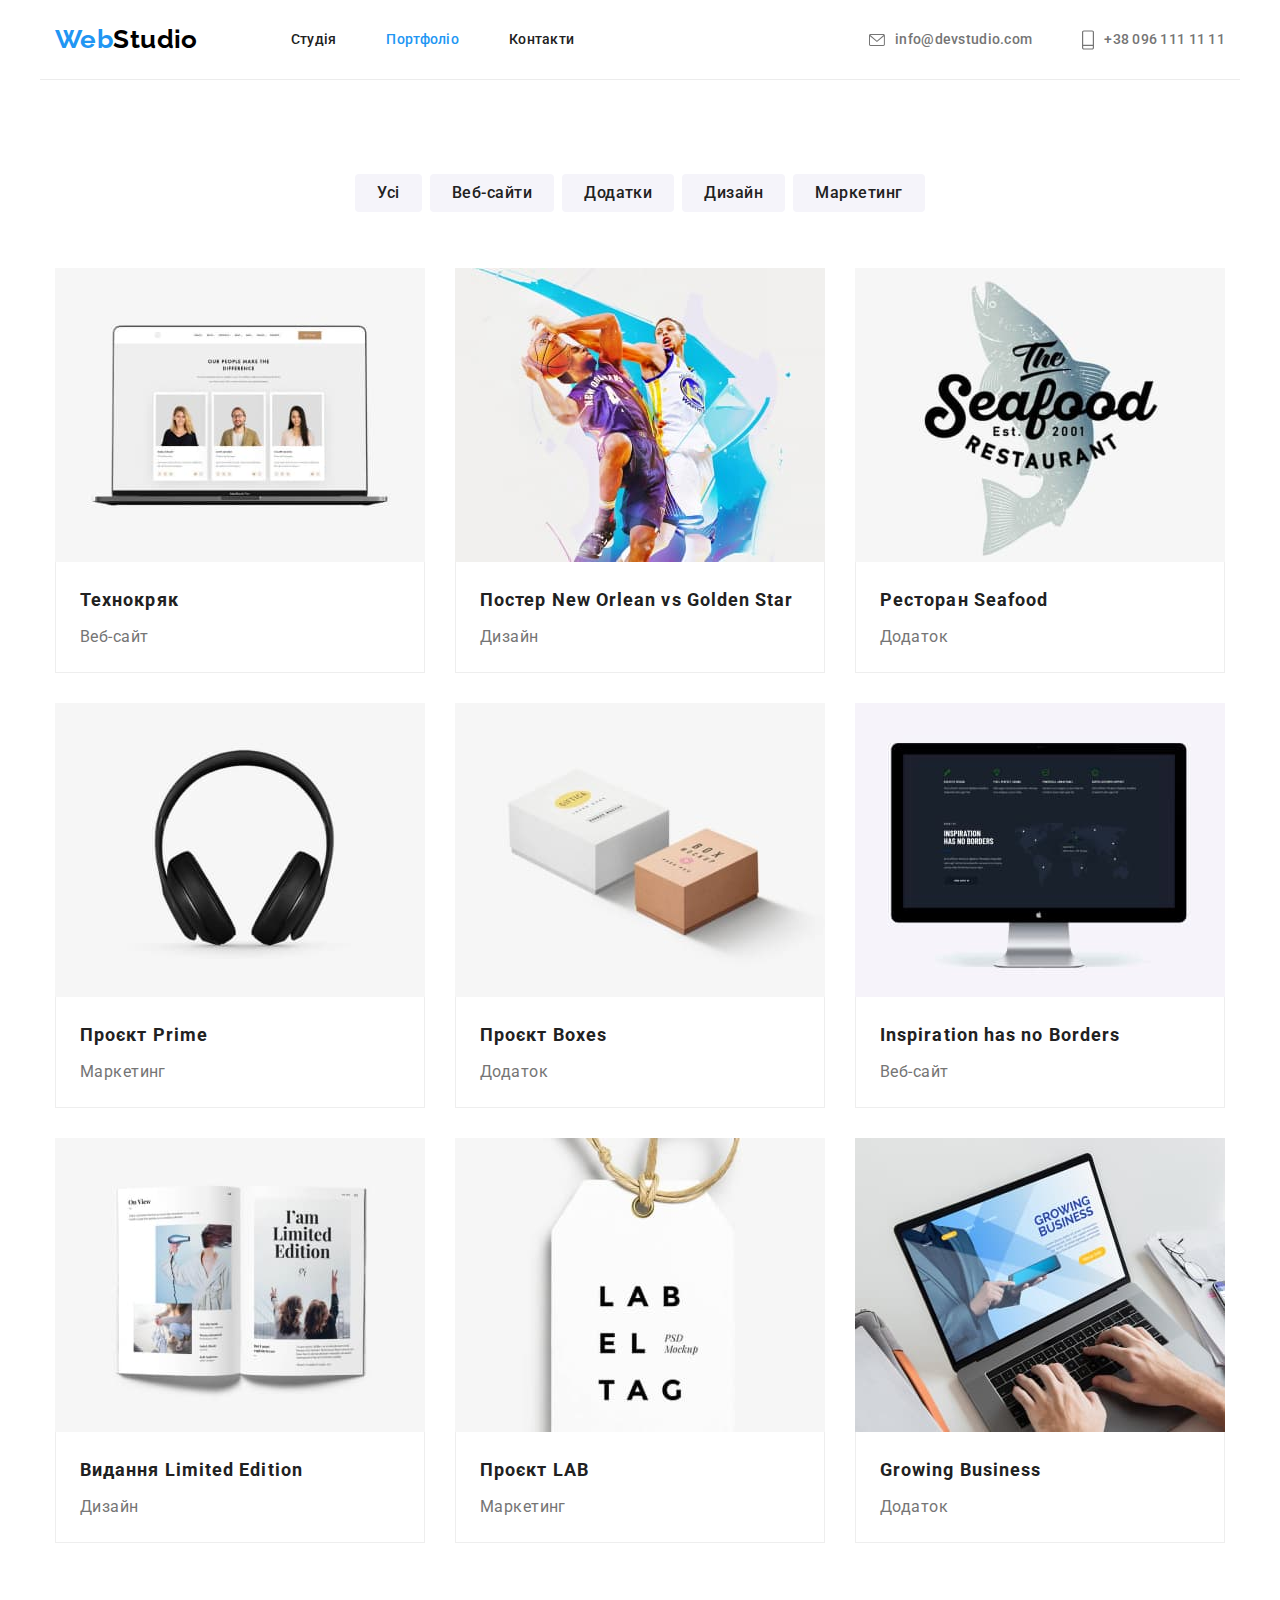
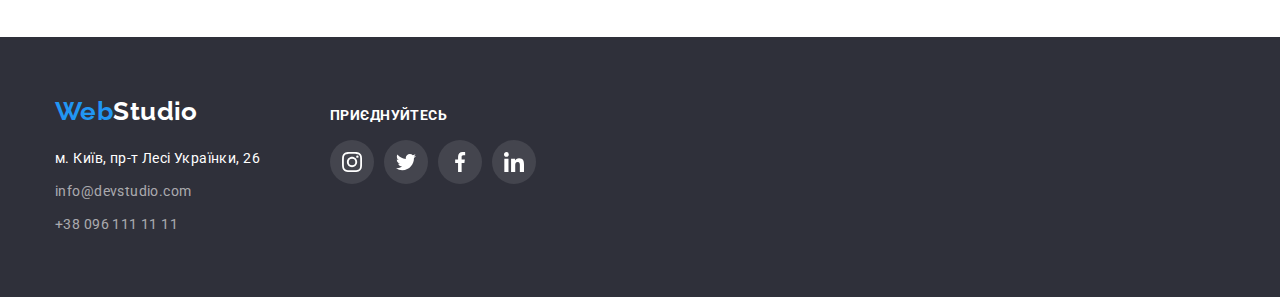
==== portfolio.html @ d2498774 "hw4" ====
<!DOCTYPE html>
<html lang="uk">
<head>
    <meta charset="UTF-8">
    <meta http-equiv="X-UA-Compatible" content="IE=edge">
    <meta name="viewport" content="width=device-width, initial-scale=1.0">
    <title>Portfolio</title>
    <link rel="preconnect" href="https://fonts.googleapis.com">
    <link rel="preconnect" href="https://fonts.gstatic.com" crossorigin>
    <link href="https://fonts.googleapis.com/css2?family=Raleway:wght@700&family=Roboto:wght@400;500;700;900&display=swap" rel="stylesheet">
    <link rel="stylesheet" href="https://cdn.jsdelivr.net/npm/modern-normalize@1.1.0/modern-normalize.min.css">
    <link rel="stylesheet" href="./css/styles.css">
</head>
<body>
    <header class="page-header">
        <div class="container page-header-container">
            <a class="logo link" href="./index.html">Web<span class="accent">Studio</span></a>
            <nav class="menu">
                <ul class="list menu-container">
                    <li class="menu-list"><a class="menu-link link" href="./index.html">Студія</a></li>
                    <li class="menu-list"><a class="menu-link link current" href="./portfolio.html">Портфоліо</a></li>          
                    <li class="menu-list"><a class="menu-link link" href="">Контакти</a></li>
                </ul>
            </nav>
            <ul class="list contact link-container">
                <li class="header-contact-list"><a class="link header-contact" href="mailto:info@devstudio.com">
                    <svg class="header-svg" aria-label="конверт" width="16" hight="12">
                        <use href="./images/symbol-defs.svg#icon-envelope" ></use>
                    </svg>
                    info@devstudio.com</a>
                </li>
                <li class="header-contact-list"><a class="link header-contact" href="tel:+380961111111">
                    <svg class="header-svg" aria-label="телефон" width="12" hight="16">
                        <use href="./images/symbol-defs.svg#icon-Vector" ></use>
                    </svg>
                    +38 096 111 11 11</a>
                </li>
            </ul>
        </div>
    
    </header>
    <main>
        <section class="section-project section">
            <div class="container">
                <h1 class="visually-hidden">Наші проєкти</h1>
                <ul class="list project-container">
                    <li>
                        <button class="change-btn" type="button">Усі</button>
                    </li>
                    <li>
                        <button class="change-btn" type="button">Веб-сайти</button>
                    </li>
                    <li>
                        <button class="change-btn" type="button">Додатки</button>
                    </li>
                    <li>
                        <button class="change-btn" type="button">Дизайн</button>
                    </li>
                    <li>
                        <button class="change-btn" type="button">Маркетинг</button>  
                    </li>
                </ul>

                <ul class="list project-container-work">
                    <li class="card-work">
                        <a class="link card-work-link" href="" target="_blank"> 
                            <img src="./images/imgp1.jpg" alt="Веб-сайт" width="370" height="294">
                            <div class="link-border">
                                <h2 class="name-project">Технокряк</h2>
                                <p class="description-subtittle">Веб-сайт</p>
                            </div>
                        </a>
                    </li>
                    <li class="card-work">
                        <a class="link card-work-link" href="" target="_blank"> 
                            <img src="./images/imgp2.jpg" alt="Дизайн" width="370" height="294" >
                            <div class="link-border">
                                <h2 class="name-project">Постер New Orlean vs Golden Star</h2>
                                <p class="description-subtittle">Дизайн</p>
                            </div>
                        </a>
                    </li>
                    <li class="card-work">  
                        <a class="link card-work-link" href="" target="_blank"> 
                            <img src="./images/imgp3.jpg" alt="Додаток" width="370" height="294" >
                            <div class="link-border">
                                <h2 class="name-project">Ресторан Seafood</h2>
                                <p class="description-subtittle">Додаток</p>
                            </div>
                        </a>
                    </li>
                    <li class="card-work">
                        <a class="link card-work-link" href="" target="_blank"> 
                            <img src="./images/imgp4.jpg" alt="Маркетинг" width="370" height="294">
                            <div class="link-border">
                                <h2 class="name-project">Проєкт Prime</h2>
                                <p class="description-subtittle">Маркетинг</p>
                            </div>
                        </a>
                    </li>
                    <li class="card-work">
                        <a class="link card-work-link" href="" target="_blank"> 
                            <img src="./images/imgp5.jpg" alt="Додаток" width="370" height="294">
                            <div class="link-border">
                                <h2 class="name-project">Проєкт Boxes</h2>
                                <p class="description-subtittle">Додаток</p>
                            </div>
                        </a>
                    </li>
                    <li class="card-work"> 
                        <a class="link card-work-link" href="" target="_blank"> 
                            <img src="./images/imgp6.jpg" alt="Веб-сайт" width="370" height="294">
                            <div class="link-border">
                                <h2 class="name-project">Inspiration has no Borders</h2>
                                <p class="description-subtittle">Веб-сайт</p>
                            </div>
                        </a>
                    </li>
                    <li class="card-work">
                        <a class="link card-work-link" href="" target="_blank"> 
                            <img src="./images/imgp7.jpg" alt="Дизайн" width="370" height="294">
                            <div class="link-border">
                                <h2 class="name-project">Видання Limited Edition</h2>
                                <p class="description-subtittle">Дизайн</p>
                            </div>
                        </a> 
                    </li>
                    <li class="card-work">
                        <a class="link card-work-link" href="" target="_blank"> 
                            <img src="./images/imgp8.jpg" alt="Маркетинг" width="370" height="294">
                            <div class="link-border">
                                <h2 class="name-project">Проєкт LAB</h2>
                                <p class="description-subtittle">Маркетинг</p>
                            </div>
                        </a>
                    </li>
                    <li class="card-work">
                        <a class="link card-work-link" href="" target="_blank"> 
                            <img src="./images/imgp9.jpg" alt="Додаток" width="370" height="294">
                            <div class="link-border">
                                <h2 class="name-project">Growing Business</h2>
                                <p class="description-subtittle">Додаток</p>
                            </div>
                        </a>
                    </li>
                </ul>
            </div>
        </section>
    </main>
    <footer class="footer">
        <div class="container container-footer">
            <div>
                <a class="logo-footer link" href="./index.html">Web<span class="accent-footer">Studio</span></a> 
                <address>
                    <ul class="list footer-info">
                        <li class="footer-list">
                            <a class="link footer-contact adress" href="https://goo.gl/maps/4YE3UZRUdWoqffig9" target="_blank" rel="noopener noreferrer nofollow">м. Київ, пр-т Лесі Українки, 26</a> 
                        </li>
                        <li class="footer-list">
                            <a class="link footer-contact" href="mailto:info@devstudio.com">info@devstudio.com</a>
                        </li>
                        <li class="footer-list">
                            <a class="link footer-contact" href="tel:+380961111111">+38 096 111 11 11</a>
                        </li>
            
                    </ul>    
                </address>
            </div>
            <div>
                <h2 class="name-tittle-footer">ПРИЄДНУЙТЕСЬ</h2>
                <ul class="social-list-footer">
                    <li class="social-list-item-footer list">
                        <a href="" class="social-list-link-footer">
                            <svg aria-label="iконка інстаграм" class="social-list-icon-footer" width="20" height="20">
                                <use href="./images/symbol-defs.svg#icon-instagram"></use>
                            </svg>
                        </a>
                    </li>
                    <li class="social-list-item-footer list">
                        <a href="" class="social-list-link-footer">
                            <svg aria-label="iконка твіттер" class="social-list-icon-footer" width="20" height="20">
                                <use href="./images/symbol-defs.svg#icon-twitter"></use>
                            </svg>
                        </a>
                    </li>
                    <li class="social-list-item-footer list">
                        <a href="" class="social-list-link-footer">
                            <svg aria-label="iконка фейсбук" class="social-list-icon-footer" width="20" height="20">
                                <use href="./images/symbol-defs.svg#icon-facebook"></use>
                            </svg>
                        </a>
                    </li>
                    <li class="social-list-item-footer list">
                        <a href="" class="social-list-link-footer">
                            <svg aria-label="iконка лінкедін" class="social-list-icon-footer" width="20" height="20">
                                <use href="./images/symbol-defs.svg#icon-linkedin"></use>
                            </svg>
                        </a>
                    </li>
                </ul>
            </div>

        </div>


    </footer>


    
</body>
</html>
---- css/styles.css ----
:root {
    --primery-text-color: #212121;
    --secondery-text-color: #757575;
    --accent-color: #2196F3;
    --background-footer-color: #2F303A;
    --background-team-color: #F5F4FA;
    --main-letter-color: #FFFFFF;
    --logo-color: #000000;
    --letter-color: rgba(255, 255, 255, 0.6);
    --background-btn-color: #188CE8;
    --primary-font: 'Roboto', sans-serif;
    --secondary-font:'Raleway', sans-serif;
    --icon-color: #AFB1B8;
}
/* Общие настройки */
body {
    color: var(--primery-text-color) ;
    background-color:var(--main-letter-color) ;
    font-family: var(--primary-font);
    font-size: 14px;
    letter-spacing: 0.03em;
}
h1, h2, h3, p {
    margin-top: 0;
    margin-bottom: 0;
}
ul, ol {
    margin-top: 0;
    margin-bottom: 0;
    padding-left: 0;
    padding-inline-start: 0;
}
.list {
    list-style: none;
}
.link {
    text-decoration: none;

}
.accent {
    color: var(--logo-color);
}
.accent-footer {
    color: var(--main-letter-color);
}
img {
    display: block;
    max-width: 100%;
    height: auto;
}
address {
    font-style: normal;
    margin-top: 20px;
}
button {
    cursor: pointer;
    display: block;
    margin: 0 auto;
    border: none;
    border-radius: 4px;
}

section {
    padding-top: 94px;
    padding-bottom: 94px;
}
.section-business {
    padding-top: 0;
}
.container {
   width: 1200px;
   margin-left: auto;
   margin-right: auto;
   padding-left: 15px;
   padding-right: 15px;
}

/*  header*/
.page-header-container {
    display: flex;
    align-items: center;
    height: 80px;
    border-bottom: 1px solid #ECECEC;
}
.menu-container {
    display: flex;
    gap: 50px;  
}
.link-container {
    display: flex;
    gap: 50px;
    margin-left: auto;

}
.logo {
    margin-right: 93px;
    color:var(--accent-color) ;
    font-family: var(--secondary-font); 
    font-weight: 700;
    font-size: 26px;
    line-height: 1.14;
}

.menu-link { 
    font-style: 500;
    font-weight: 500;
    line-height: 1.14;
    letter-spacing: 0.02em;
    color: var(--primery-text-color);
}
.menu .link {
    display: block;
    padding-top: 32px;
    padding-bottom: 32px;
}
.contact .link {
    font-weight: 500;
    line-height: 1.14;
    letter-spacing: 0.02em; 
    color: var(--secondery-text-color);
    padding: 32px 0;
}
.contact .link:hover,
.contact .link:focus {
    color:var(--accent-color);
}
.menu .link:hover,
.menu .link:focus {
    color:var(--accent-color); 
}
.current {
    color: var(--accent-color);
}
.header-contact {
    display: flex;
    justify-content: center;
    align-items: center;
    height: inherit;
    gap: 10px;
    fill: currentColor;
}
.header-contact-list {
    height: 80px;
}
.header-contact:hover .header-svg,
.header-contact:focus .header-svg {
    color: var(--accent-color);
}

/* main */
.main-section {
    background-color: var(--background-footer-color);
    text-align: center;
    /* height: 600px; */
    padding:200px 0;
    background-image: linear-gradient(rgba(47, 48, 58, 0.4), rgba(47, 48, 58, 0.4)), url(../images/main.jpg);
    background-size: cover;
}
 
.main-tittle {
    width: 696px;
    margin: 0 auto;
    font-weight: 900; 
    font-size: 44px;
    line-height: 1.36;
    letter-spacing: 0.06em; 
    color:var(--main-letter-color);
    text-transform: uppercase;
}
.modal-open-btn{
    margin-top: 30px;
    padding: 10px 32px;
    border-radius: 4px;
    font-family: inherit;
    font-weight: 700;
    font-size: 16px;
    line-height: 1.9;
    letter-spacing: 0.06em;
    color: var(--main-letter-color);
    background-color: var(--accent-color);
}
.modal-open-btn:hover,
.modal-open-btn:focus {
    background-color: var(--background-btn-color);
}
.visually-hidden {
    position: absolute;
    white-space: nowrap;
    width: 1px;
    height: 1px;
    overflow: hidden;
    border: 0;
    padding: 0;
    clip: rect(0 0 0 0);
    clip-path: inset(50%);
    margin: -1px;
}
.card-features {
    flex-basis: calc((100%-90)/4);
}

.card {
    flex-basis: calc((100%-90)/4);
    background: #FFFFFF;
    box-shadow: 0px 1px 3px rgba(0, 0, 0, 0.12), 0px 1px 1px rgba(0, 0, 0, 0.14), 0px 2px 1px rgba(0, 0, 0, 0.2);
    border-radius: 0px 0px 4px 4px;
}
.feachers-icon {
    height: 70px;
    width: 70px;

}
.feachers-icon-bg {
    display: flex;
    justify-content: center;
    align-items: center;
    height: 120px;
    background-color: var(--background-team-color);
    border-radius: 4px;
    
}
.business-card {
    flex-basis: calc((100%-60)/3);
}
.main-section-container {
    display: flex;
    gap: 30px;
}
.section-business-container {
    display: flex;
    gap: 30px;   
}
.main-subtittle {
    text-align: center;
    margin-bottom: 50px;
    font-weight: 700;
    font-size: 36px;
    line-height: 1.17;
}
.section-team {
    background-color: var(--background-team-color);
}
.section-tittle {
    font-weight: 700;
    font-size: 14px;
    line-height: 1.14;
    text-transform: uppercase;
    margin-top: 30px;
}
.description-tittle {
    line-height: 1.71;
    color: var(--secondery-text-color);
    margin-top: 10px;
    text-align: left;
}
.description-tittle-team {
    line-height: 1.71;
    color: var(--secondery-text-color);
    font-size: 16px;
    margin-top: 10px;
    text-align: center;
}
.description-subtittle {
    line-height: 1.88;
    color: var(--secondery-text-color);
    font-size: 16px;
}
.card-tittle {
    padding: 30px 0;
    text-align: center;
}
.section-team-container {
    display: flex;
    gap: 30px;
}

.name-tittle {
    font-weight: 500;
    font-size: 16px;
    line-height: 1.19; 
    text-align: center;
}

.name-project {
    margin-bottom: 4px;
    font-weight: 700;
    font-size: 18px;
    line-height: 2;
    letter-spacing: 0.06em;
    color: var(--primery-text-color);
}

.social-list {
    display: flex;
    justify-content: center;
    gap: 10px;
}
.social-list-item {
    width: 44px;
    height: 44px;
}
.social-list-link {
    display: flex;
    justify-content: center;
    align-items: center;
   height: inherit;
    border-radius: 50%;
    background-color: var(--main-letter-color);
    fill: var(--icon-color);
}
.social-list {
    margin-top: 16px;
}
.social-list-link:hover,
.social-list-link:focus {
    background-color: var(--accent-color);
}
.social-list-link:hover .social-list-icon,
.social-list-link:hover .social-list-icon {
    fill: var(--main-letter-color);
}
.clients-list {
    display: flex;
    justify-content: center;
    align-items: center;
    gap: 30px;
}
.clients-list-items {
    display: flex;
    justify-content: center;
    align-items: center;
    width: 170px;
    height: 92px;
    border: 1px solid var(--icon-color);

}
.clients-link {
    display: block;
    fill: var(--icon-color);
   
}
.clients-link:hover .clients-icon,
.clients-link:focus .clients-icon {
    fill: var(--accent-color);
}
.clients-list-items:hover ,
.clients-list-items:focus {
    border:1px solid var(--accent-color);
}

/* footer */
.footer {
    background-color: var(--background-footer-color);
    padding-top: 60px;
    padding-bottom: 60px;
}
.logo-footer {
    color:var(--accent-color) ;
    font-family: var(--secondary-font); 
    font-weight: 700;
    font-size: 26px;
    line-height: 1.14;  
}
.footer-list {
    margin-top: 9px;
}
.footer-list:first-child {
    margin-top: 0px;
}
.footer-info {
    line-height: 1.71; 
    color: var(--letter-color); 
}
.footer-info .adress {
    color: var(--main-letter-color);
}
.footer-contact {
    color: var(--letter-color);
    line-height: 1.71;
}
.footer-contact:hover,
.footer-contact:focus {
    color: var(--accent-color);
}.name-tittle-footer {
    font-weight: 700;
    font-size: 14px;
    line-height: 1.14; 
    text-align: left;
    color: var(--main-letter-color);
}
.social-list-footer {
    display: flex;
    justify-content: center;
    gap: 10px;
}
.social-list-item-footer {
    width: 44px;
    height: 44px;
}
.social-list-link-footer {
    display: flex;
    justify-content: center;
    align-items: center;
   height: inherit;
    border-radius: 50%;
    background-color: rgba(255, 255, 255, 0.1);
    fill: var(--main-letter-color);
}
.social-list-footer {
    margin-top: 16px;
}
.social-list-link-footer:hover,
.social-list-link-footer:focus {
    background-color: var(--accent-color);
}
.container-footer {
    display: flex;
    align-items: baseline;
    gap: 70px;
}
/* портфолио */
.change-btn {
    padding: 6px 22px;
    font-family: inherit;
    font-weight: 500;
    font-size: 16px;
    line-height: 1.63;
    letter-spacing: 0.03em;
    background-color: var(--background-team-color);
    color: var(--primery-text-color);
}
.change-btn:hover,
.change-btn:focus {
    background-color: var(--accent-color);
    color: var(--main-letter-color);
    box-shadow: 0px 3px 1px rgba(0, 0, 0, 0.1), 0px 1px 2px rgba(0, 0, 0, 0.8), 0px 2px 2px rgba(0, 0, 0, 0.12);
}

.project-container {
    display: flex;
    gap: 8px;
    justify-content: center;
    margin-bottom: 56px;
}
.project-container-work {
    display: flex;
    gap: 30px;
    flex-wrap: wrap;
}
.link-border {
    border: 1px solid #EEE; 
    border-top: none;
    padding: 20px 24px;
} 
.card-work {
    flex-basis: calc((100% - 60)/3)   
}
.card-work-link {
    display: block;
}
.card-work-link:hover,
.card-work-link:focus {
    box-shadow: 0px 1px 1px rgba(0, 0, 0, 0.12), 0px 4px 4px rgba(0, 0, 0, 0.6), 1px 4px 6px rgba(0, 0, 0, 0.16);
}
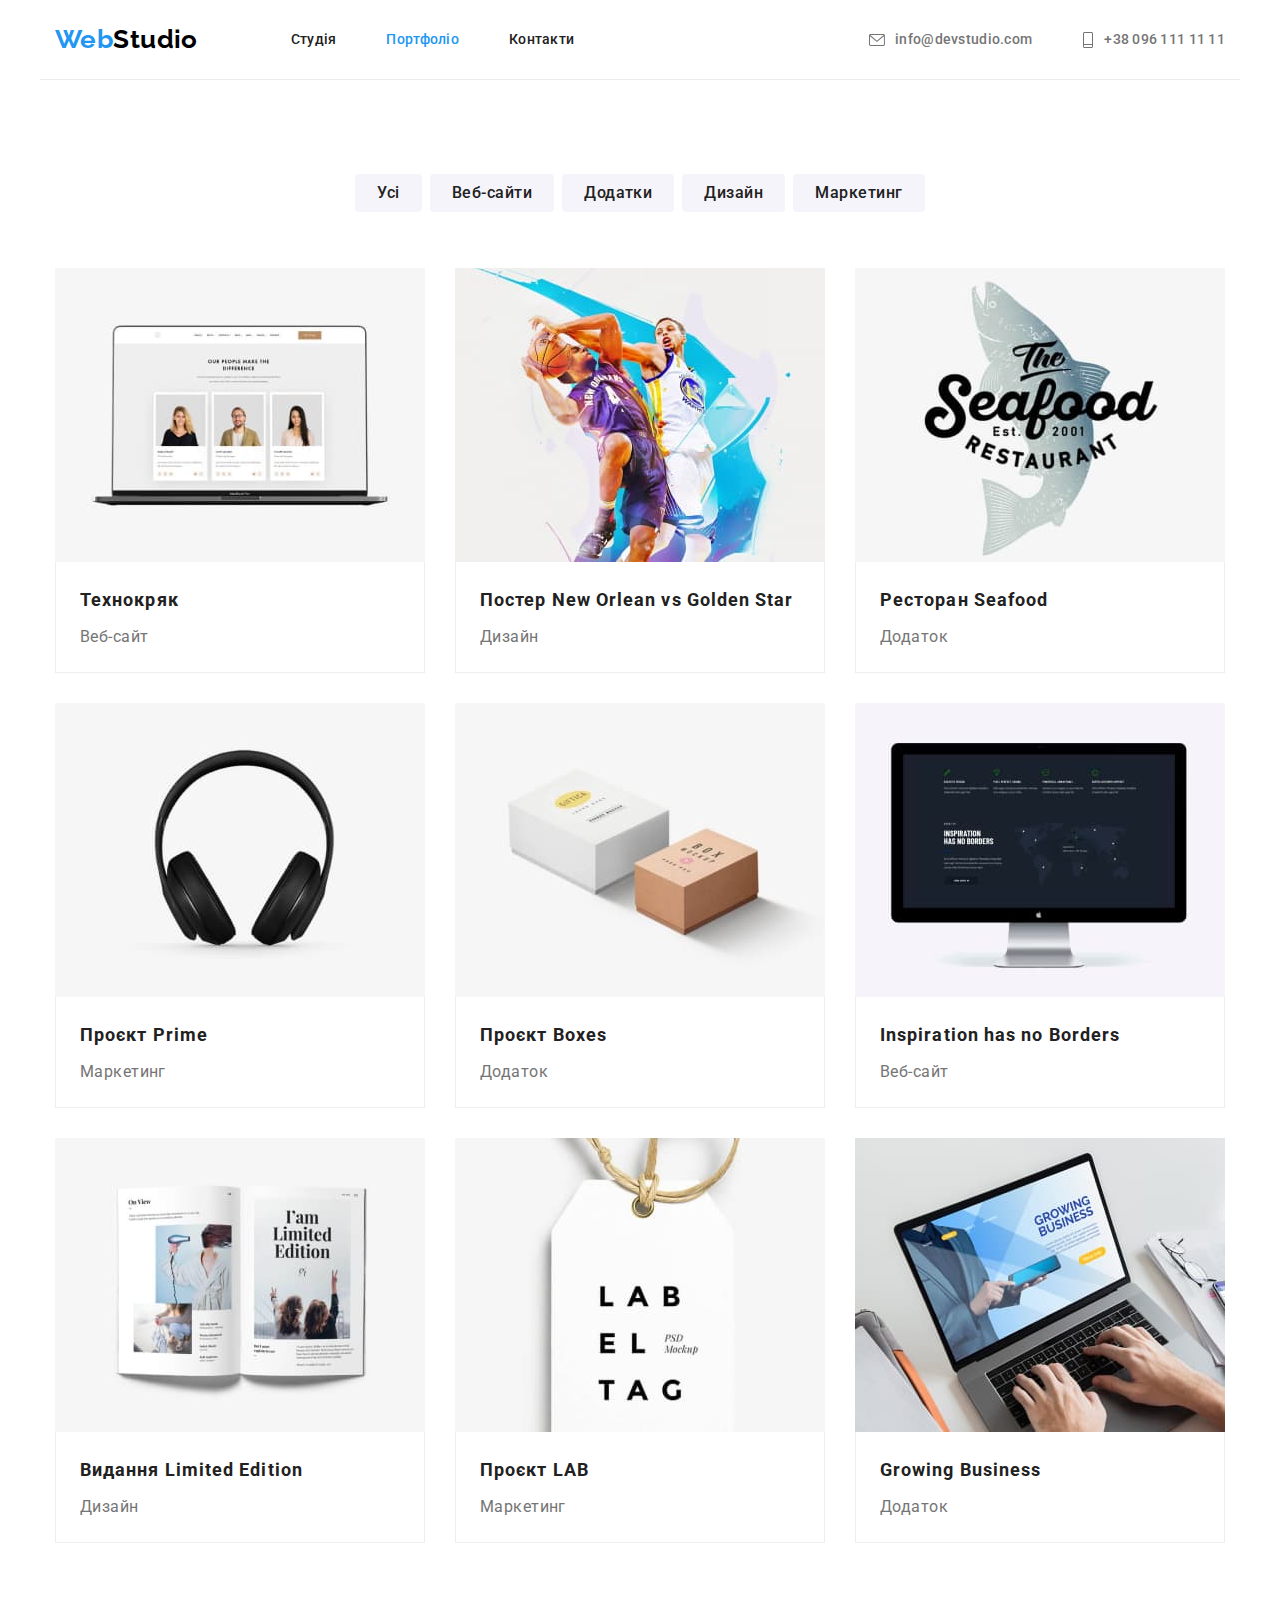
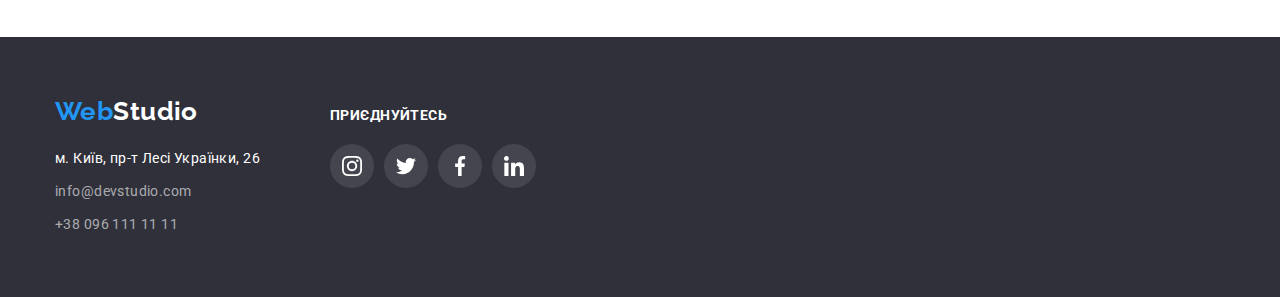
==== commit c3abb8d0: "hw4 rev" ====
--- a/portfolio.html
+++ b/portfolio.html
@@ -24,13 +24,13 @@
             </nav>
             <ul class="list contact link-container">
                 <li class="header-contact-list"><a class="link header-contact" href="mailto:info@devstudio.com">
-                    <svg class="header-svg" aria-label="конверт" width="16" hight="12">
+                    <svg class="header-svg" aria-label="конверт" width="16" height="12">
                         <use href="./images/symbol-defs.svg#icon-envelope" ></use>
                     </svg>
                     info@devstudio.com</a>
                 </li>
                 <li class="header-contact-list"><a class="link header-contact" href="tel:+380961111111">
-                    <svg class="header-svg" aria-label="телефон" width="12" hight="16">
+                    <svg class="header-svg" aria-label="телефон" width="12" height="16">
                         <use href="./images/symbol-defs.svg#icon-Vector" ></use>
                     </svg>
                     +38 096 111 11 11</a>
--- a/css/styles.css
+++ b/css/styles.css
@@ -151,10 +151,13 @@
 .main-section {
     background-color: var(--background-footer-color);
     text-align: center;
-    /* height: 600px; */
+     height: 600px; 
+     max-width: 1600px;
+     margin: auto;
     padding:200px 0;
     background-image: linear-gradient(rgba(47, 48, 58, 0.4), rgba(47, 48, 58, 0.4)), url(../images/main.jpg);
     background-size: cover;
+    background-repeat: no-repeat;
 }
  
 .main-tittle {
@@ -294,6 +297,7 @@
     display: flex;
     justify-content: center;
     gap: 10px;
+    margin-top: 16px;
 }
 .social-list-item {
     width: 44px;
@@ -306,10 +310,10 @@
    height: inherit;
     border-radius: 50%;
     background-color: var(--main-letter-color);
-    fill: var(--icon-color);
-}
-.social-list {
-    margin-top: 16px;
+    color: var(--icon-color);
+}
+.social-list-icon {
+    fill: currentColor;
 }
 .social-list-link:hover,
 .social-list-link:focus {
@@ -317,7 +321,7 @@
 }
 .social-list-link:hover .social-list-icon,
 .social-list-link:hover .social-list-icon {
-    fill: var(--main-letter-color);
+    color: var(--main-letter-color);
 }
 .clients-list {
     display: flex;
@@ -326,25 +330,29 @@
     gap: 30px;
 }
 .clients-list-items {
+    
+    border: 1px solid var(--icon-color);
+    border-radius: 4px;
+    fill: var(--icon-color);
+}
+.clients-icon {
+    fill: currentColor;
+}
+.clients-link {
     display: flex;
     justify-content: center;
     align-items: center;
     width: 170px;
-    height: 92px;
-    border: 1px solid var(--icon-color);
-
-}
-.clients-link {
-    display: block;
-    fill: var(--icon-color);
+    height: 92px;;
+    color: var(--icon-color);
    
 }
 .clients-link:hover .clients-icon,
 .clients-link:focus .clients-icon {
     fill: var(--accent-color);
 }
-.clients-list-items:hover ,
-.clients-list-items:focus {
+.clients-link:hover ,
+.clients-link:focus {
     border:1px solid var(--accent-color);
 }
 
@@ -404,10 +412,13 @@
    height: inherit;
     border-radius: 50%;
     background-color: rgba(255, 255, 255, 0.1);
-    fill: var(--main-letter-color);
+    color: var(--main-letter-color);
+}
+.social-list-icon-footer {
+    fill: currentColor;
 }
 .social-list-footer {
-    margin-top: 16px;
+    margin-top: 20px;
 }
 .social-list-link-footer:hover,
 .social-list-link-footer:focus {
